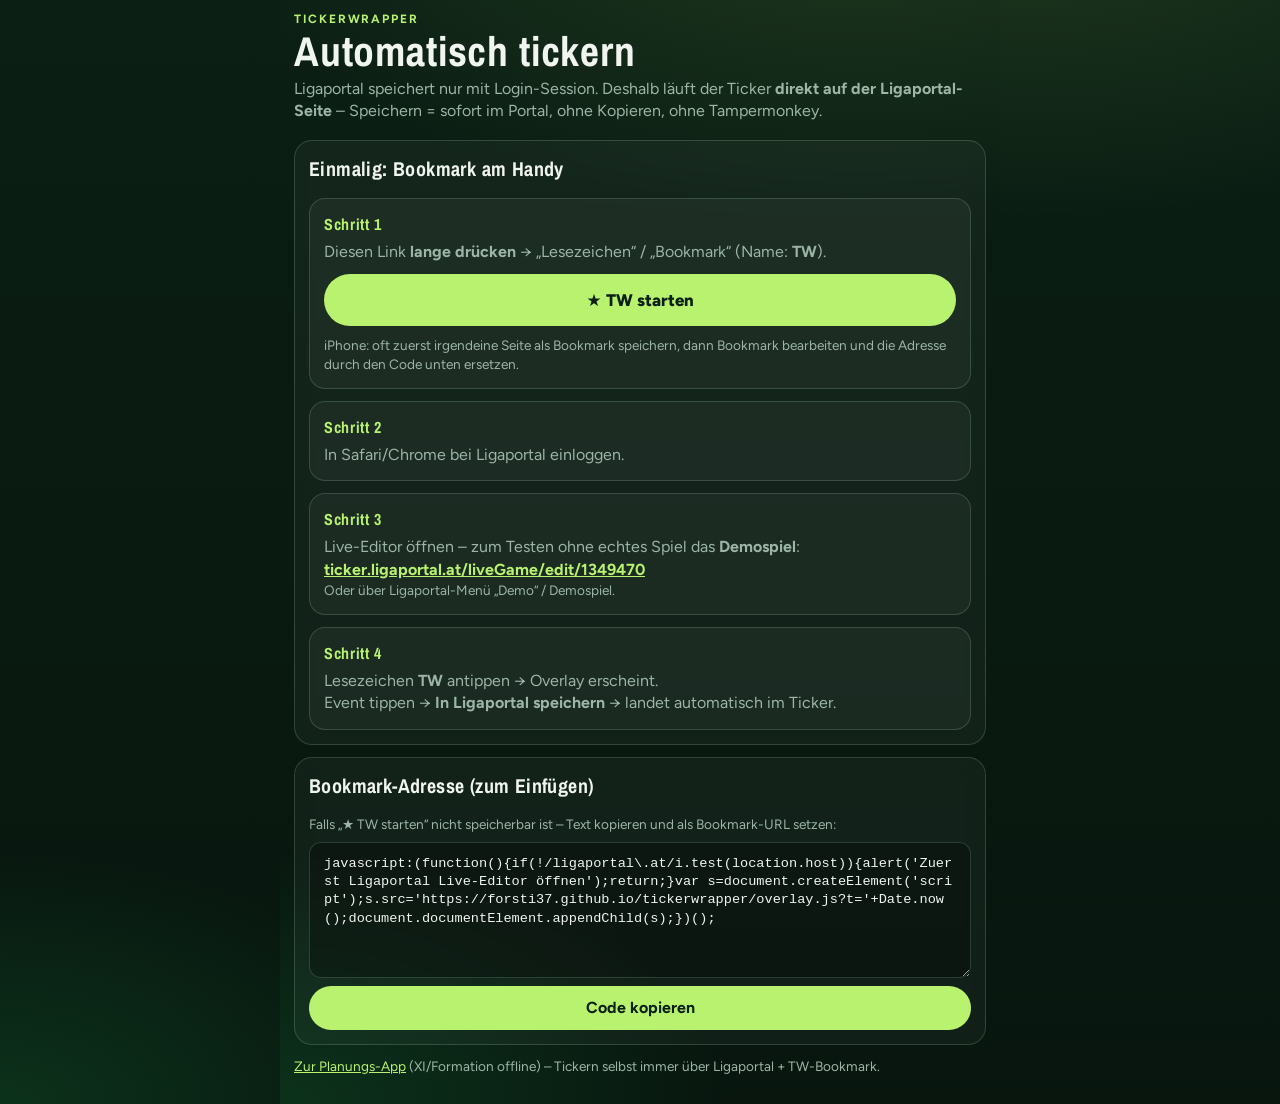
==== docs/setup.html @ c4e9970d "Add Ligaportal overlay bookmarklet for real auto-tick on mobile. Co-authored-by: Cursor <cursoragent" ====
<!DOCTYPE html>
<html lang="de">
  <head>
    <meta charset="utf-8" />
    <meta name="viewport" content="width=device-width, initial-scale=1, viewport-fit=cover" />
    <meta name="theme-color" content="#0b1f14" />
    <title>TickerWrapper – Auto-Ticker Setup</title>
    <link rel="preconnect" href="https://fonts.googleapis.com" />
    <link
      href="https://fonts.googleapis.com/css2?family=Archivo+Narrow:wght@700&family=Figtree:wght@400;700&display=swap"
      rel="stylesheet"
    />
    <link rel="stylesheet" href="./styles.css?v=4" />
    <style>
      .steps {
        counter-reset: step;
        display: grid;
        gap: 12px;
      }
      .step {
        border: 1px solid var(--line);
        border-radius: 16px;
        padding: 14px;
        background: var(--card);
      }
      .step::before {
        counter-increment: step;
        content: "Schritt " counter(step);
        display: block;
        font-family: var(--font-display);
        color: var(--accent);
        font-weight: 700;
        margin-bottom: 6px;
        letter-spacing: 0.04em;
      }
      .bookmark {
        display: block;
        text-align: center;
        background: var(--accent);
        color: var(--accent-ink);
        font-weight: 800;
        border-radius: 999px;
        padding: 16px;
        text-decoration: none;
        margin: 10px 0;
        font-size: 1.05rem;
      }
      code,
      .mono {
        font-family: ui-monospace, monospace;
        font-size: 0.85rem;
        word-break: break-all;
      }
    </style>
  </head>
  <body>
    <header class="app-header">
      <div class="eyebrow">TickerWrapper</div>
      <h1>Automatisch tickern</h1>
      <p>
        Ligaportal speichert nur mit Login-Session. Deshalb läuft der Ticker
        <strong>direkt auf der Ligaportal-Seite</strong> – Speichern = sofort im
        Portal, ohne Kopieren, ohne Tampermonkey.
      </p>
    </header>

    <section class="panel stack">
      <h2>Einmalig: Bookmark am Handy</h2>
      <div class="steps">
        <div class="step">
          <p>Diesen Link <strong>lange drücken</strong> → „Lesezeichen“ / „Bookmark“ (Name: <strong>TW</strong>).</p>
          <a
            class="bookmark"
            id="bm"
            href="javascript:void(0)"
            >★ TW starten</a
          >
          <p class="muted">
            iPhone: oft zuerst irgendeine Seite als Bookmark speichern, dann
            Bookmark bearbeiten und die Adresse durch den Code unten ersetzen.
          </p>
        </div>
        <div class="step">
          <p>In Safari/Chrome bei Ligaportal einloggen.</p>
        </div>
        <div class="step">
          <p>
            Live-Editor öffnen – zum Testen ohne echtes Spiel das
            <strong>Demospiel</strong>:
          </p>
          <p>
            <a
              href="https://ticker.ligaportal.at/liveGame/edit/1349470"
              style="color: var(--accent); font-weight: 700"
              >ticker.ligaportal.at/liveGame/edit/1349470</a
            >
          </p>
          <p class="muted">Oder über Ligaportal-Menü „Demo“ / Demospiel.</p>
        </div>
        <div class="step">
          <p>Lesezeichen <strong>TW</strong> antippen → Overlay erscheint.</p>
          <p>Event tippen → <strong>In Ligaportal speichern</strong> → landet automatisch im Ticker.</p>
        </div>
      </div>
    </section>

    <section class="panel stack">
      <h2>Bookmark-Adresse (zum Einfügen)</h2>
      <p class="muted">Falls „★ TW starten“ nicht speicherbar ist – Text kopieren und als Bookmark-URL setzen:</p>
      <textarea id="bmcode" readonly rows="6" class="mono"></textarea>
      <button type="button" class="primary" id="copy">Code kopieren</button>
    </section>

    <p class="muted">
      <a href="./" style="color: var(--accent)">Zur Planungs-App</a> (XI/Formation offline) –
      Tickern selbst immer über Ligaportal + TW-Bookmark.
    </p>

    <script>
      (function () {
        var src =
          "https://forsti37.github.io/tickerwrapper/overlay.js?t=" + Date.now();
        var code =
          "javascript:(function(){if(!/ligaportal\\.at/i.test(location.host)){alert('Zuerst Ligaportal Live-Editor öffnen');return;}var s=document.createElement('script');s.src='https://forsti37.github.io/tickerwrapper/overlay.js?t='+Date.now();document.documentElement.appendChild(s);})();";
        document.getElementById("bm").setAttribute("href", code);
        document.getElementById("bmcode").value = code;
        document.getElementById("copy").onclick = async function () {
          try {
            await navigator.clipboard.writeText(code);
            this.textContent = "Kopiert";
          } catch (e) {
            document.getElementById("bmcode").select();
          }
        };
      })();
    </script>
  </body>
</html>
---- docs/styles.css ----
:root {
  --bg0: #0b1f14;
  --bg1: #122a1c;
  --bg2: #1a3a28;
  --line: rgba(190, 242, 200, 0.18);
  --text: #f1f5f0;
  --muted: #9cb5a6;
  --accent: #b8f26e;
  --accent-ink: #0b1f14;
  --danger: #fb7185;
  --card: rgba(255, 255, 255, 0.04);
  --ok: #4ade80;
  --font-display: "Archivo Narrow", "Arial Narrow", sans-serif;
  --font-body: "Figtree", system-ui, sans-serif;
  --safe-b: env(safe-area-inset-bottom, 0px);
  --safe-t: env(safe-area-inset-top, 0px);
}

* {
  box-sizing: border-box;
}

html,
body {
  margin: 0;
  min-height: 100%;
  background:
    radial-gradient(1200px 600px at 80% -10%, rgba(184, 242, 110, 0.12), transparent 55%),
    radial-gradient(900px 500px at 0% 100%, rgba(34, 197, 94, 0.16), transparent 50%),
    linear-gradient(180deg, var(--bg0), #07140d 120%);
  color: var(--text);
  font-family: var(--font-body);
  -webkit-tap-highlight-color: transparent;
}

body {
  padding: calc(12px + var(--safe-t)) 14px calc(88px + var(--safe-b));
  max-width: 720px;
  margin: 0 auto;
}

h1,
h2,
h3 {
  font-family: var(--font-display);
  font-weight: 700;
  letter-spacing: 0.02em;
  margin: 0;
}

h1 {
  font-size: clamp(2rem, 7vw, 2.6rem);
  line-height: 0.95;
}

h2 {
  font-size: 1.25rem;
  margin-bottom: 8px;
}

p {
  margin: 0;
  color: var(--muted);
  line-height: 1.4;
}

.app-header {
  display: grid;
  gap: 6px;
  margin-bottom: 18px;
}

.app-header .row {
  margin-top: 4px;
}

#demo-load {
  flex: 1;
  font-size: 1rem;
  min-height: 48px;
}

.app-header .eyebrow {
  font-size: 0.75rem;
  text-transform: uppercase;
  letter-spacing: 0.16em;
  color: var(--accent);
  font-weight: 700;
}

.scoreline {
  display: flex;
  align-items: baseline;
  justify-content: space-between;
  gap: 12px;
  margin-top: 4px;
}

.scoreline strong {
  font-family: var(--font-display);
  font-size: 1.6rem;
}

.panel {
  background: var(--card);
  border: 1px solid var(--line);
  border-radius: 18px;
  padding: 14px;
  margin-bottom: 12px;
  backdrop-filter: blur(8px);
}

.panel.hidden {
  display: none;
}

.row {
  display: flex;
  gap: 8px;
  flex-wrap: wrap;
  align-items: center;
}

.stack {
  display: grid;
  gap: 8px;
}

label.field {
  display: grid;
  gap: 6px;
  font-size: 0.78rem;
  font-weight: 700;
  color: var(--muted);
  text-transform: uppercase;
  letter-spacing: 0.06em;
}

input,
select,
textarea,
button {
  font: inherit;
}

input,
select,
textarea {
  width: 100%;
  border: 1px solid var(--line);
  background: rgba(0, 0, 0, 0.28);
  color: var(--text);
  border-radius: 12px;
  padding: 12px 14px;
  font-size: 16px;
}

textarea {
  min-height: 96px;
  resize: vertical;
  line-height: 1.35;
}

button {
  appearance: none;
  border: 1px solid var(--line);
  background: rgba(255, 255, 255, 0.06);
  color: var(--text);
  border-radius: 999px;
  padding: 11px 14px;
  font-weight: 700;
  min-height: 44px;
  cursor: pointer;
}

button.primary {
  background: var(--accent);
  color: var(--accent-ink);
  border-color: transparent;
}

button.ghost {
  background: transparent;
}

button.danger {
  color: var(--danger);
  border-color: rgba(251, 113, 133, 0.35);
}

button.active,
.chip.active {
  background: var(--text);
  color: var(--bg0);
  border-color: transparent;
}

button:disabled {
  opacity: 0.45;
  cursor: not-allowed;
}

.chips {
  display: flex;
  flex-wrap: wrap;
  gap: 8px;
}

.chip {
  border-radius: 999px;
  padding: 8px 12px;
  min-height: 40px;
  font-size: 0.9rem;
}

.tabs {
  display: grid;
  grid-template-columns: repeat(4, minmax(0, 1fr));
  gap: 6px;
  position: fixed;
  left: 50%;
  transform: translateX(-50%);
  bottom: calc(10px + var(--safe-b));
  width: min(720px - 28px, calc(100% - 28px));
  background: rgba(11, 31, 20, 0.92);
  border: 1px solid var(--line);
  border-radius: 18px;
  padding: 6px;
  backdrop-filter: blur(12px);
  z-index: 40;
}

.tabs button {
  border: 0;
  background: transparent;
  border-radius: 14px;
}

.tabs button.active {
  background: var(--accent);
  color: var(--accent-ink);
}

.pitch {
  display: grid;
  gap: 6px;
  padding: 10px;
  border-radius: 16px;
  background:
    linear-gradient(90deg, rgba(255, 255, 255, 0.05) 1px, transparent 1px) 0 0 / 20% 100%,
    linear-gradient(180deg, #1f7a3f, #166534 55%, #14532d);
}

.slot {
  display: grid;
  grid-template-columns: 64px 1fr 64px;
  gap: 6px;
  align-items: center;
  background: rgba(255, 255, 255, 0.92);
  color: #0f172a;
  border-radius: 12px;
  padding: 4px;
}

.slot select,
.slot input {
  background: #fff;
  color: #0f172a;
  border-color: #cbd5e1;
  padding: 8px 10px;
  border-radius: 10px;
}

.bench-list {
  display: grid;
  gap: 6px;
  margin-top: 8px;
}

.bench-item {
  display: flex;
  justify-content: space-between;
  gap: 8px;
  padding: 10px 12px;
  border-radius: 12px;
  border: 1px solid var(--line);
  background: rgba(0, 0, 0, 0.18);
  font-size: 0.95rem;
}

.player-list {
  display: grid;
  gap: 6px;
  max-height: 42vh;
  overflow: auto;
}

.player-list button {
  justify-content: flex-start;
  text-align: left;
  border-radius: 14px;
}

.muted {
  color: var(--muted);
  font-size: 0.85rem;
}

.status {
  min-height: 1.2em;
  font-size: 0.85rem;
  color: var(--muted);
}

.status.ok {
  color: var(--ok);
}

.status.err {
  color: var(--danger);
}

.bridge-pill {
  display: inline-flex;
  align-items: center;
  gap: 6px;
  font-size: 0.75rem;
  font-weight: 700;
  letter-spacing: 0.04em;
  text-transform: uppercase;
  padding: 6px 10px;
  border-radius: 999px;
  border: 1px solid var(--line);
}

.bridge-pill.on {
  border-color: rgba(74, 222, 128, 0.5);
  color: var(--ok);
}

.bridge-pill.off {
  color: var(--muted);
}

.queue-item {
  border: 1px solid var(--line);
  border-radius: 14px;
  padding: 10px 12px;
  display: grid;
  gap: 4px;
  margin-bottom: 8px;
  background: rgba(0, 0, 0, 0.2);
}

.kv {
  display: flex;
  justify-content: space-between;
  gap: 8px;
  font-size: 0.85rem;
}

@media (min-width: 860px) {
  body {
    padding-bottom: 28px;
  }

  .tabs {
    position: sticky;
    top: 12px;
    bottom: auto;
    transform: none;
    left: auto;
    width: 100%;
    margin-bottom: 16px;
  }
}
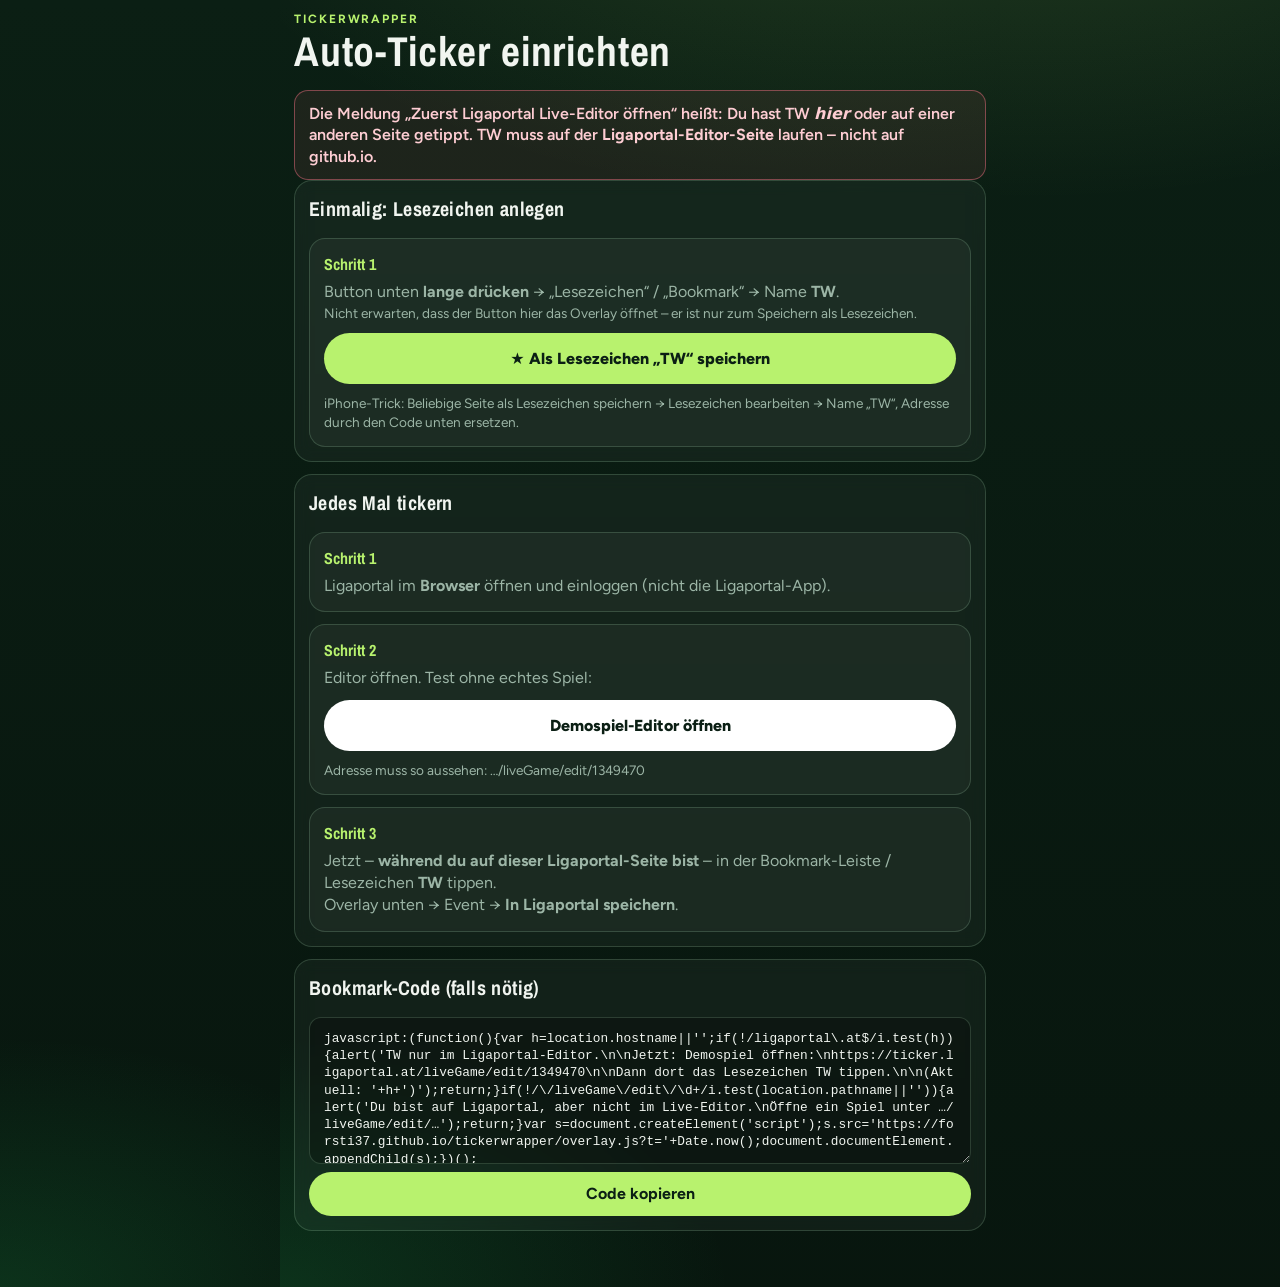
==== commit a950a9ad: "Clarify TW bookmark must run on Ligaportal editor, not setup page. Co-authored-by: Cursor <cursorage" ====
--- a/docs/setup.html
+++ b/docs/setup.html
@@ -5,12 +5,11 @@
     <meta name="viewport" content="width=device-width, initial-scale=1, viewport-fit=cover" />
     <meta name="theme-color" content="#0b1f14" />
     <title>TickerWrapper – Auto-Ticker Setup</title>
-    <link rel="preconnect" href="https://fonts.googleapis.com" />
     <link
       href="https://fonts.googleapis.com/css2?family=Archivo+Narrow:wght@700&family=Figtree:wght@400;700&display=swap"
       rel="stylesheet"
     />
-    <link rel="stylesheet" href="./styles.css?v=4" />
+    <link rel="stylesheet" href="./styles.css?v=5" />
     <style>
       .steps {
         counter-reset: step;
@@ -31,7 +30,15 @@
         color: var(--accent);
         font-weight: 700;
         margin-bottom: 6px;
-        letter-spacing: 0.04em;
+      }
+      .warn {
+        border: 1px solid rgba(251, 113, 133, 0.45);
+        background: rgba(251, 113, 133, 0.08);
+        border-radius: 14px;
+        padding: 12px 14px;
+        color: #fecdd3;
+        font-weight: 600;
+        line-height: 1.35;
       }
       .bookmark {
         display: block;
@@ -43,12 +50,10 @@
         padding: 16px;
         text-decoration: none;
         margin: 10px 0;
-        font-size: 1.05rem;
       }
-      code,
       .mono {
         font-family: ui-monospace, monospace;
-        font-size: 0.85rem;
+        font-size: 0.8rem;
         word-break: break-all;
       }
     </style>
@@ -56,79 +61,92 @@
   <body>
     <header class="app-header">
       <div class="eyebrow">TickerWrapper</div>
-      <h1>Automatisch tickern</h1>
-      <p>
-        Ligaportal speichert nur mit Login-Session. Deshalb läuft der Ticker
-        <strong>direkt auf der Ligaportal-Seite</strong> – Speichern = sofort im
-        Portal, ohne Kopieren, ohne Tampermonkey.
-      </p>
+      <h1>Auto-Ticker einrichten</h1>
     </header>
 
+    <p class="warn">
+      Die Meldung „Zuerst Ligaportal Live-Editor öffnen“ heißt: Du hast TW
+      <em>hier</em> oder auf einer anderen Seite getippt. TW muss auf der
+      <strong>Ligaportal-Editor-Seite</strong> laufen – nicht auf github.io.
+    </p>
+
     <section class="panel stack">
-      <h2>Einmalig: Bookmark am Handy</h2>
+      <h2>Einmalig: Lesezeichen anlegen</h2>
       <div class="steps">
         <div class="step">
-          <p>Diesen Link <strong>lange drücken</strong> → „Lesezeichen“ / „Bookmark“ (Name: <strong>TW</strong>).</p>
-          <a
-            class="bookmark"
-            id="bm"
-            href="javascript:void(0)"
-            >★ TW starten</a
-          >
+          <p>
+            Button unten <strong>lange drücken</strong> → „Lesezeichen“ /
+            „Bookmark“ → Name <strong>TW</strong>.
+          </p>
           <p class="muted">
-            iPhone: oft zuerst irgendeine Seite als Bookmark speichern, dann
-            Bookmark bearbeiten und die Adresse durch den Code unten ersetzen.
+            Nicht erwarten, dass der Button hier das Overlay öffnet – er ist nur
+            zum Speichern als Lesezeichen.
           </p>
-        </div>
-        <div class="step">
-          <p>In Safari/Chrome bei Ligaportal einloggen.</p>
-        </div>
-        <div class="step">
-          <p>
-            Live-Editor öffnen – zum Testen ohne echtes Spiel das
-            <strong>Demospiel</strong>:
+          <a class="bookmark" id="bm" href="#">★ Als Lesezeichen „TW“ speichern</a>
+          <p class="muted">
+            iPhone-Trick: Beliebige Seite als Lesezeichen speichern → Lesezeichen
+            bearbeiten → Name „TW“, Adresse durch den Code unten ersetzen.
           </p>
-          <p>
-            <a
-              href="https://ticker.ligaportal.at/liveGame/edit/1349470"
-              style="color: var(--accent); font-weight: 700"
-              >ticker.ligaportal.at/liveGame/edit/1349470</a
-            >
-          </p>
-          <p class="muted">Oder über Ligaportal-Menü „Demo“ / Demospiel.</p>
-        </div>
-        <div class="step">
-          <p>Lesezeichen <strong>TW</strong> antippen → Overlay erscheint.</p>
-          <p>Event tippen → <strong>In Ligaportal speichern</strong> → landet automatisch im Ticker.</p>
         </div>
       </div>
     </section>
 
     <section class="panel stack">
-      <h2>Bookmark-Adresse (zum Einfügen)</h2>
-      <p class="muted">Falls „★ TW starten“ nicht speicherbar ist – Text kopieren und als Bookmark-URL setzen:</p>
-      <textarea id="bmcode" readonly rows="6" class="mono"></textarea>
+      <h2>Jedes Mal tickern</h2>
+      <div class="steps">
+        <div class="step">
+          <p>Ligaportal im <strong>Browser</strong> öffnen und einloggen (nicht die Ligaportal-App).</p>
+        </div>
+        <div class="step">
+          <p>Editor öffnen. Test ohne echtes Spiel:</p>
+          <a
+            class="bookmark"
+            href="https://ticker.ligaportal.at/liveGame/edit/1349470"
+            style="background: #fff; color: #0b1f14"
+            >Demospiel-Editor öffnen</a
+          >
+          <p class="muted">Adresse muss so aussehen: …/liveGame/edit/1349470</p>
+        </div>
+        <div class="step">
+          <p>
+            Jetzt – <strong>während du auf dieser Ligaportal-Seite bist</strong> –
+            in der Bookmark-Leiste / Lesezeichen <strong>TW</strong> tippen.
+          </p>
+          <p>Overlay unten → Event → <strong>In Ligaportal speichern</strong>.</p>
+        </div>
+      </div>
+    </section>
+
+    <section class="panel stack">
+      <h2>Bookmark-Code (falls nötig)</h2>
+      <textarea id="bmcode" class="mono" readonly rows="7"></textarea>
       <button type="button" class="primary" id="copy">Code kopieren</button>
     </section>
 
-    <p class="muted">
-      <a href="./" style="color: var(--accent)">Zur Planungs-App</a> (XI/Formation offline) –
-      Tickern selbst immer über Ligaportal + TW-Bookmark.
-    </p>
+    <p id="status" class="status" aria-live="polite"></p>
 
     <script>
       (function () {
-        var src =
-          "https://forsti37.github.io/tickerwrapper/overlay.js?t=" + Date.now();
         var code =
-          "javascript:(function(){if(!/ligaportal\\.at/i.test(location.host)){alert('Zuerst Ligaportal Live-Editor öffnen');return;}var s=document.createElement('script');s.src='https://forsti37.github.io/tickerwrapper/overlay.js?t='+Date.now();document.documentElement.appendChild(s);})();";
-        document.getElementById("bm").setAttribute("href", code);
+          "javascript:(function(){var h=location.hostname||'';if(!/ligaportal\\.at$/i.test(h)){alert('TW nur im Ligaportal-Editor.\\n\\nJetzt: Demospiel öffnen:\\nhttps://ticker.ligaportal.at/liveGame/edit/1349470\\n\\nDann dort das Lesezeichen TW tippen.\\n\\n(Aktuell: '+h+')');return;}if(!/\\/liveGame\\/edit\\/\\d+/i.test(location.pathname||'')){alert('Du bist auf Ligaportal, aber nicht im Live-Editor.\\nÖffne ein Spiel unter …/liveGame/edit/…');return;}var s=document.createElement('script');s.src='https://forsti37.github.io/tickerwrapper/overlay.js?t='+Date.now();document.documentElement.appendChild(s);})();";
+
+        var bm = document.getElementById("bm");
+        bm.setAttribute("href", code);
+        bm.addEventListener("click", function (e) {
+          // Auf der Setup-Seite: nicht das Bookmarklet „echt“ ausführen – würde nur alerten
+          e.preventDefault();
+          var st = document.getElementById("status");
+          st.className = "status err";
+          st.textContent =
+            "Hier nicht tippen zum Starten. Lange drücken → Lesezeichen. Danach Demospiel öffnen und dort TW tippen.";
+        });
+
         document.getElementById("bmcode").value = code;
         document.getElementById("copy").onclick = async function () {
           try {
             await navigator.clipboard.writeText(code);
             this.textContent = "Kopiert";
-          } catch (e) {
+          } catch (err) {
             document.getElementById("bmcode").select();
           }
         };
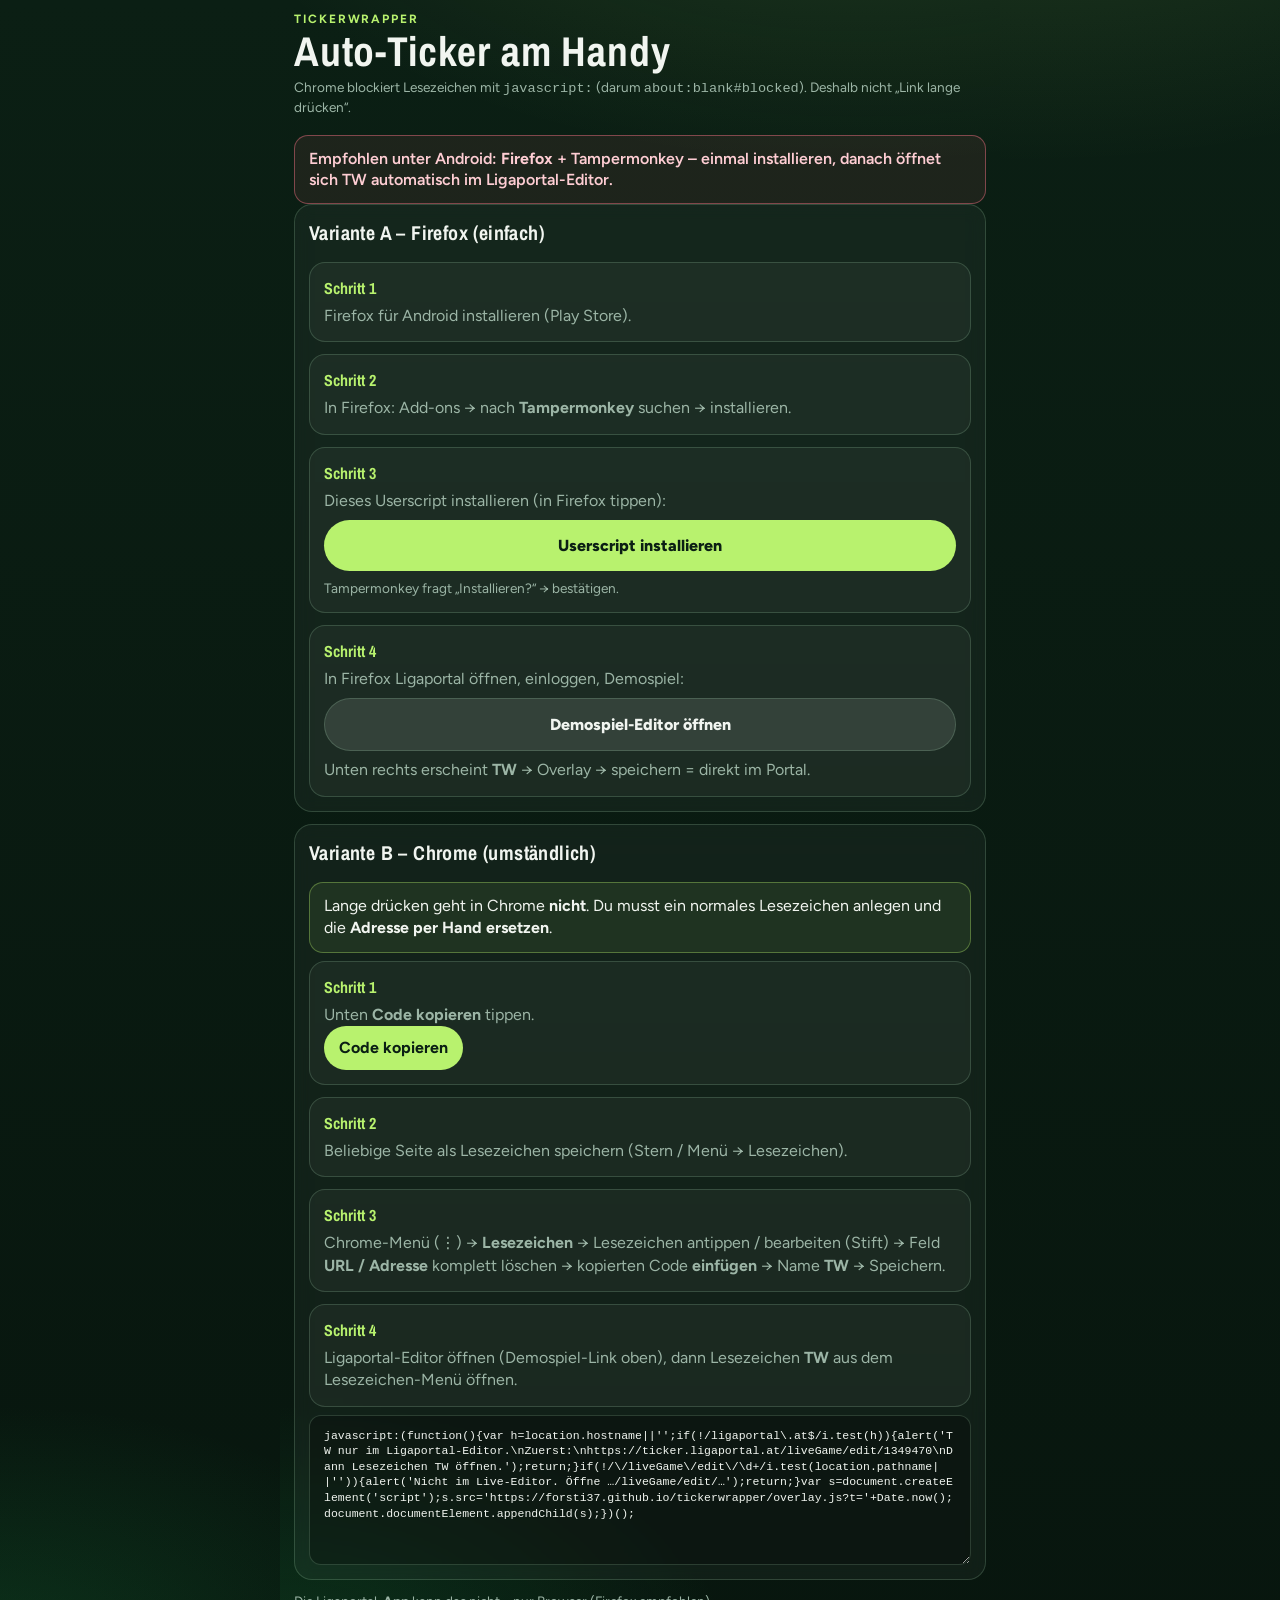
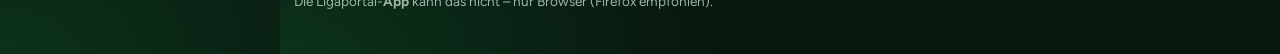
==== commit 4f5a6c3a: "Fix mobile setup: Chrome blocks bookmarklets, prefer Firefox+Tampermonkey. Co-authored-by: Cursor <c" ====
--- a/docs/setup.html
+++ b/docs/setup.html
@@ -40,7 +40,19 @@
         font-weight: 600;
         line-height: 1.35;
       }
-      .bookmark {
+      .okbox {
+        border: 1px solid rgba(184, 242, 110, 0.35);
+        background: rgba(184, 242, 110, 0.08);
+        border-radius: 14px;
+        padding: 12px 14px;
+        line-height: 1.4;
+      }
+      .mono {
+        font-family: ui-monospace, monospace;
+        font-size: 0.72rem;
+        word-break: break-all;
+      }
+      a.big {
         display: block;
         text-align: center;
         background: var(--accent);
@@ -49,105 +61,118 @@
         border-radius: 999px;
         padding: 16px;
         text-decoration: none;
-        margin: 10px 0;
+        margin: 8px 0;
       }
-      .mono {
-        font-family: ui-monospace, monospace;
-        font-size: 0.8rem;
-        word-break: break-all;
+      a.big.secondary {
+        background: rgba(255, 255, 255, 0.1);
+        color: var(--text);
+        border: 1px solid var(--line);
       }
     </style>
   </head>
   <body>
     <header class="app-header">
       <div class="eyebrow">TickerWrapper</div>
-      <h1>Auto-Ticker einrichten</h1>
+      <h1>Auto-Ticker am Handy</h1>
+      <p class="muted">
+        Chrome blockiert Lesezeichen mit <code>javascript:</code> (darum
+        <code>about:blank#blocked</code>). Deshalb nicht „Link lange drücken“.
+      </p>
     </header>
 
     <p class="warn">
-      Die Meldung „Zuerst Ligaportal Live-Editor öffnen“ heißt: Du hast TW
-      <em>hier</em> oder auf einer anderen Seite getippt. TW muss auf der
-      <strong>Ligaportal-Editor-Seite</strong> laufen – nicht auf github.io.
+      Empfohlen unter Android: <strong>Firefox</strong> + Tampermonkey – einmal
+      installieren, danach öffnet sich TW automatisch im Ligaportal-Editor.
     </p>
 
     <section class="panel stack">
-      <h2>Einmalig: Lesezeichen anlegen</h2>
+      <h2>Variante A – Firefox (einfach)</h2>
       <div class="steps">
         <div class="step">
+          <p>Firefox für Android installieren (Play Store).</p>
+        </div>
+        <div class="step">
           <p>
-            Button unten <strong>lange drücken</strong> → „Lesezeichen“ /
-            „Bookmark“ → Name <strong>TW</strong>.
+            In Firefox: Add-ons → nach <strong>Tampermonkey</strong> suchen →
+            installieren.
           </p>
-          <p class="muted">
-            Nicht erwarten, dass der Button hier das Overlay öffnet – er ist nur
-            zum Speichern als Lesezeichen.
-          </p>
-          <a class="bookmark" id="bm" href="#">★ Als Lesezeichen „TW“ speichern</a>
-          <p class="muted">
-            iPhone-Trick: Beliebige Seite als Lesezeichen speichern → Lesezeichen
-            bearbeiten → Name „TW“, Adresse durch den Code unten ersetzen.
-          </p>
+        </div>
+        <div class="step">
+          <p>Dieses Userscript installieren (in Firefox tippen):</p>
+          <a
+            class="big"
+            href="https://forsti37.github.io/tickerwrapper/tickerwrapper-overlay.user.js"
+            >Userscript installieren</a
+          >
+          <p class="muted">Tampermonkey fragt „Installieren?“ → bestätigen.</p>
+        </div>
+        <div class="step">
+          <p>In Firefox Ligaportal öffnen, einloggen, Demospiel:</p>
+          <a class="big secondary" href="https://ticker.ligaportal.at/liveGame/edit/1349470"
+            >Demospiel-Editor öffnen</a
+          >
+          <p>Unten rechts erscheint <strong>TW</strong> → Overlay → speichern = direkt im Portal.</p>
         </div>
       </div>
     </section>
 
     <section class="panel stack">
-      <h2>Jedes Mal tickern</h2>
+      <h2>Variante B – Chrome (umständlich)</h2>
+      <div class="okbox">
+        Lange drücken geht in Chrome <strong>nicht</strong>. Du musst ein normales
+        Lesezeichen anlegen und die <strong>Adresse per Hand ersetzen</strong>.
+      </div>
       <div class="steps">
         <div class="step">
-          <p>Ligaportal im <strong>Browser</strong> öffnen und einloggen (nicht die Ligaportal-App).</p>
-        </div>
-        <div class="step">
-          <p>Editor öffnen. Test ohne echtes Spiel:</p>
-          <a
-            class="bookmark"
-            href="https://ticker.ligaportal.at/liveGame/edit/1349470"
-            style="background: #fff; color: #0b1f14"
-            >Demospiel-Editor öffnen</a
-          >
-          <p class="muted">Adresse muss so aussehen: …/liveGame/edit/1349470</p>
+          <p>Unten <strong>Code kopieren</strong> tippen.</p>
+          <button type="button" class="primary" id="copy">Code kopieren</button>
         </div>
         <div class="step">
           <p>
-            Jetzt – <strong>während du auf dieser Ligaportal-Seite bist</strong> –
-            in der Bookmark-Leiste / Lesezeichen <strong>TW</strong> tippen.
+            Beliebige Seite als Lesezeichen speichern (Stern / Menü →
+            Lesezeichen).
           </p>
-          <p>Overlay unten → Event → <strong>In Ligaportal speichern</strong>.</p>
+        </div>
+        <div class="step">
+          <p>
+            Chrome-Menü (⋮) → <strong>Lesezeichen</strong> → Lesezeichen
+            antippen / bearbeiten (Stift) → Feld <strong>URL / Adresse</strong>
+            komplett löschen → kopierten Code <strong>einfügen</strong> → Name
+            <strong>TW</strong> → Speichern.
+          </p>
+        </div>
+        <div class="step">
+          <p>
+            Ligaportal-Editor öffnen (Demospiel-Link oben), dann Lesezeichen
+            <strong>TW</strong> aus dem Lesezeichen-Menü öffnen.
+          </p>
         </div>
       </div>
+      <textarea id="bmcode" class="mono" readonly rows="8"></textarea>
     </section>
 
-    <section class="panel stack">
-      <h2>Bookmark-Code (falls nötig)</h2>
-      <textarea id="bmcode" class="mono" readonly rows="7"></textarea>
-      <button type="button" class="primary" id="copy">Code kopieren</button>
-    </section>
-
+    <p class="muted">
+      Die Ligaportal-<strong>App</strong> kann das nicht – nur Browser (Firefox
+      empfohlen).
+    </p>
     <p id="status" class="status" aria-live="polite"></p>
 
     <script>
       (function () {
         var code =
-          "javascript:(function(){var h=location.hostname||'';if(!/ligaportal\\.at$/i.test(h)){alert('TW nur im Ligaportal-Editor.\\n\\nJetzt: Demospiel öffnen:\\nhttps://ticker.ligaportal.at/liveGame/edit/1349470\\n\\nDann dort das Lesezeichen TW tippen.\\n\\n(Aktuell: '+h+')');return;}if(!/\\/liveGame\\/edit\\/\\d+/i.test(location.pathname||'')){alert('Du bist auf Ligaportal, aber nicht im Live-Editor.\\nÖffne ein Spiel unter …/liveGame/edit/…');return;}var s=document.createElement('script');s.src='https://forsti37.github.io/tickerwrapper/overlay.js?t='+Date.now();document.documentElement.appendChild(s);})();";
-
-        var bm = document.getElementById("bm");
-        bm.setAttribute("href", code);
-        bm.addEventListener("click", function (e) {
-          // Auf der Setup-Seite: nicht das Bookmarklet „echt“ ausführen – würde nur alerten
-          e.preventDefault();
-          var st = document.getElementById("status");
-          st.className = "status err";
-          st.textContent =
-            "Hier nicht tippen zum Starten. Lange drücken → Lesezeichen. Danach Demospiel öffnen und dort TW tippen.";
-        });
-
+          "javascript:(function(){var h=location.hostname||'';if(!/ligaportal\\.at$/i.test(h)){alert('TW nur im Ligaportal-Editor.\\nZuerst:\\nhttps://ticker.ligaportal.at/liveGame/edit/1349470\\nDann Lesezeichen TW öffnen.');return;}if(!/\\/liveGame\\/edit\\/\\d+/i.test(location.pathname||'')){alert('Nicht im Live-Editor. Öffne …/liveGame/edit/…');return;}var s=document.createElement('script');s.src='https://forsti37.github.io/tickerwrapper/overlay.js?t='+Date.now();document.documentElement.appendChild(s);})();";
         document.getElementById("bmcode").value = code;
         document.getElementById("copy").onclick = async function () {
+          var st = document.getElementById("status");
           try {
             await navigator.clipboard.writeText(code);
-            this.textContent = "Kopiert";
-          } catch (err) {
+            st.className = "status ok";
+            st.textContent = "Code kopiert – jetzt Lesezeichen-URL damit ersetzen.";
+            this.textContent = "Kopiert ✓";
+          } catch (e) {
             document.getElementById("bmcode").select();
+            st.className = "status err";
+            st.textContent = "Bitte Code markieren und selbst kopieren.";
           }
         };
       })();
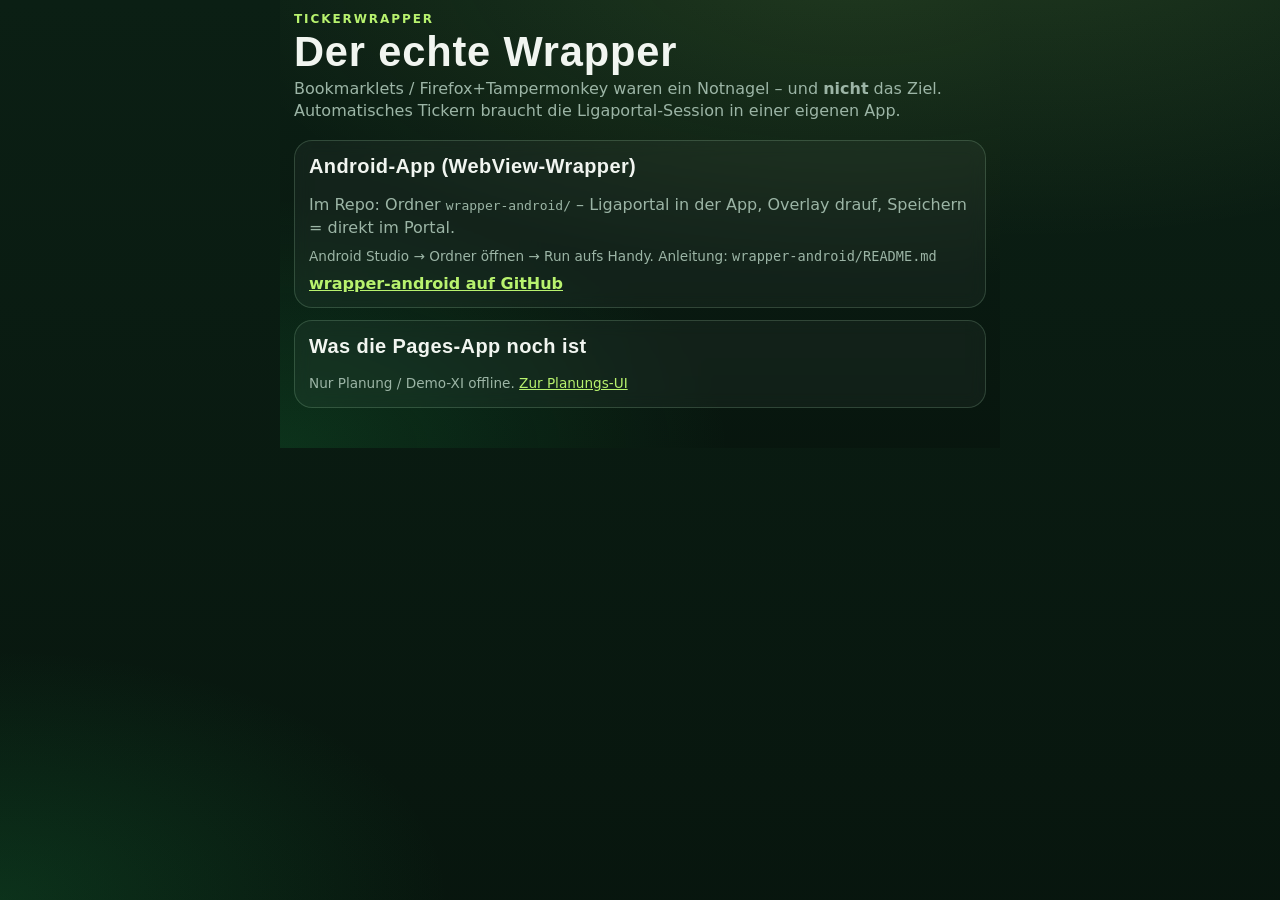
==== commit f0e4da96: "Add Android WebView wrapper app for real auto-tick into Ligaportal. Co-authored-by: Cursor <cursorag" ====
--- a/docs/setup.html
+++ b/docs/setup.html
@@ -3,179 +3,43 @@
   <head>
     <meta charset="utf-8" />
     <meta name="viewport" content="width=device-width, initial-scale=1, viewport-fit=cover" />
-    <meta name="theme-color" content="#0b1f14" />
-    <title>TickerWrapper – Auto-Ticker Setup</title>
-    <link
-      href="https://fonts.googleapis.com/css2?family=Archivo+Narrow:wght@700&family=Figtree:wght@400;700&display=swap"
-      rel="stylesheet"
-    />
+    <title>TickerWrapper</title>
     <link rel="stylesheet" href="./styles.css?v=5" />
-    <style>
-      .steps {
-        counter-reset: step;
-        display: grid;
-        gap: 12px;
-      }
-      .step {
-        border: 1px solid var(--line);
-        border-radius: 16px;
-        padding: 14px;
-        background: var(--card);
-      }
-      .step::before {
-        counter-increment: step;
-        content: "Schritt " counter(step);
-        display: block;
-        font-family: var(--font-display);
-        color: var(--accent);
-        font-weight: 700;
-        margin-bottom: 6px;
-      }
-      .warn {
-        border: 1px solid rgba(251, 113, 133, 0.45);
-        background: rgba(251, 113, 133, 0.08);
-        border-radius: 14px;
-        padding: 12px 14px;
-        color: #fecdd3;
-        font-weight: 600;
-        line-height: 1.35;
-      }
-      .okbox {
-        border: 1px solid rgba(184, 242, 110, 0.35);
-        background: rgba(184, 242, 110, 0.08);
-        border-radius: 14px;
-        padding: 12px 14px;
-        line-height: 1.4;
-      }
-      .mono {
-        font-family: ui-monospace, monospace;
-        font-size: 0.72rem;
-        word-break: break-all;
-      }
-      a.big {
-        display: block;
-        text-align: center;
-        background: var(--accent);
-        color: var(--accent-ink);
-        font-weight: 800;
-        border-radius: 999px;
-        padding: 16px;
-        text-decoration: none;
-        margin: 8px 0;
-      }
-      a.big.secondary {
-        background: rgba(255, 255, 255, 0.1);
-        color: var(--text);
-        border: 1px solid var(--line);
-      }
-    </style>
   </head>
   <body>
     <header class="app-header">
       <div class="eyebrow">TickerWrapper</div>
-      <h1>Auto-Ticker am Handy</h1>
-      <p class="muted">
-        Chrome blockiert Lesezeichen mit <code>javascript:</code> (darum
-        <code>about:blank#blocked</code>). Deshalb nicht „Link lange drücken“.
+      <h1>Der echte Wrapper</h1>
+      <p>
+        Bookmarklets / Firefox+Tampermonkey waren ein Notnagel – und
+        <strong>nicht</strong> das Ziel. Automatisches Tickern braucht die
+        Ligaportal-Session in einer eigenen App.
       </p>
     </header>
 
-    <p class="warn">
-      Empfohlen unter Android: <strong>Firefox</strong> + Tampermonkey – einmal
-      installieren, danach öffnet sich TW automatisch im Ligaportal-Editor.
-    </p>
-
     <section class="panel stack">
-      <h2>Variante A – Firefox (einfach)</h2>
-      <div class="steps">
-        <div class="step">
-          <p>Firefox für Android installieren (Play Store).</p>
-        </div>
-        <div class="step">
-          <p>
-            In Firefox: Add-ons → nach <strong>Tampermonkey</strong> suchen →
-            installieren.
-          </p>
-        </div>
-        <div class="step">
-          <p>Dieses Userscript installieren (in Firefox tippen):</p>
-          <a
-            class="big"
-            href="https://forsti37.github.io/tickerwrapper/tickerwrapper-overlay.user.js"
-            >Userscript installieren</a
-          >
-          <p class="muted">Tampermonkey fragt „Installieren?“ → bestätigen.</p>
-        </div>
-        <div class="step">
-          <p>In Firefox Ligaportal öffnen, einloggen, Demospiel:</p>
-          <a class="big secondary" href="https://ticker.ligaportal.at/liveGame/edit/1349470"
-            >Demospiel-Editor öffnen</a
-          >
-          <p>Unten rechts erscheint <strong>TW</strong> → Overlay → speichern = direkt im Portal.</p>
-        </div>
-      </div>
+      <h2>Android-App (WebView-Wrapper)</h2>
+      <p>
+        Im Repo: Ordner <code>wrapper-android/</code> – Ligaportal in der App,
+        Overlay drauf, Speichern = direkt im Portal.
+      </p>
+      <p class="muted">
+        Android Studio → Ordner öffnen → Run aufs Handy. Anleitung:
+        <code>wrapper-android/README.md</code>
+      </p>
+      <a
+        href="https://github.com/Forsti37/tickerwrapper/tree/main/wrapper-android"
+        style="color: var(--accent); font-weight: 700"
+        >wrapper-android auf GitHub</a
+      >
     </section>
 
     <section class="panel stack">
-      <h2>Variante B – Chrome (umständlich)</h2>
-      <div class="okbox">
-        Lange drücken geht in Chrome <strong>nicht</strong>. Du musst ein normales
-        Lesezeichen anlegen und die <strong>Adresse per Hand ersetzen</strong>.
-      </div>
-      <div class="steps">
-        <div class="step">
-          <p>Unten <strong>Code kopieren</strong> tippen.</p>
-          <button type="button" class="primary" id="copy">Code kopieren</button>
-        </div>
-        <div class="step">
-          <p>
-            Beliebige Seite als Lesezeichen speichern (Stern / Menü →
-            Lesezeichen).
-          </p>
-        </div>
-        <div class="step">
-          <p>
-            Chrome-Menü (⋮) → <strong>Lesezeichen</strong> → Lesezeichen
-            antippen / bearbeiten (Stift) → Feld <strong>URL / Adresse</strong>
-            komplett löschen → kopierten Code <strong>einfügen</strong> → Name
-            <strong>TW</strong> → Speichern.
-          </p>
-        </div>
-        <div class="step">
-          <p>
-            Ligaportal-Editor öffnen (Demospiel-Link oben), dann Lesezeichen
-            <strong>TW</strong> aus dem Lesezeichen-Menü öffnen.
-          </p>
-        </div>
-      </div>
-      <textarea id="bmcode" class="mono" readonly rows="8"></textarea>
+      <h2>Was die Pages-App noch ist</h2>
+      <p class="muted">
+        Nur Planung / Demo-XI offline.
+        <a href="./" style="color: var(--accent)">Zur Planungs-UI</a>
+      </p>
     </section>
-
-    <p class="muted">
-      Die Ligaportal-<strong>App</strong> kann das nicht – nur Browser (Firefox
-      empfohlen).
-    </p>
-    <p id="status" class="status" aria-live="polite"></p>
-
-    <script>
-      (function () {
-        var code =
-          "javascript:(function(){var h=location.hostname||'';if(!/ligaportal\\.at$/i.test(h)){alert('TW nur im Ligaportal-Editor.\\nZuerst:\\nhttps://ticker.ligaportal.at/liveGame/edit/1349470\\nDann Lesezeichen TW öffnen.');return;}if(!/\\/liveGame\\/edit\\/\\d+/i.test(location.pathname||'')){alert('Nicht im Live-Editor. Öffne …/liveGame/edit/…');return;}var s=document.createElement('script');s.src='https://forsti37.github.io/tickerwrapper/overlay.js?t='+Date.now();document.documentElement.appendChild(s);})();";
-        document.getElementById("bmcode").value = code;
-        document.getElementById("copy").onclick = async function () {
-          var st = document.getElementById("status");
-          try {
-            await navigator.clipboard.writeText(code);
-            st.className = "status ok";
-            st.textContent = "Code kopiert – jetzt Lesezeichen-URL damit ersetzen.";
-            this.textContent = "Kopiert ✓";
-          } catch (e) {
-            document.getElementById("bmcode").select();
-            st.className = "status err";
-            st.textContent = "Bitte Code markieren und selbst kopieren.";
-          }
-        };
-      })();
-    </script>
   </body>
 </html>
